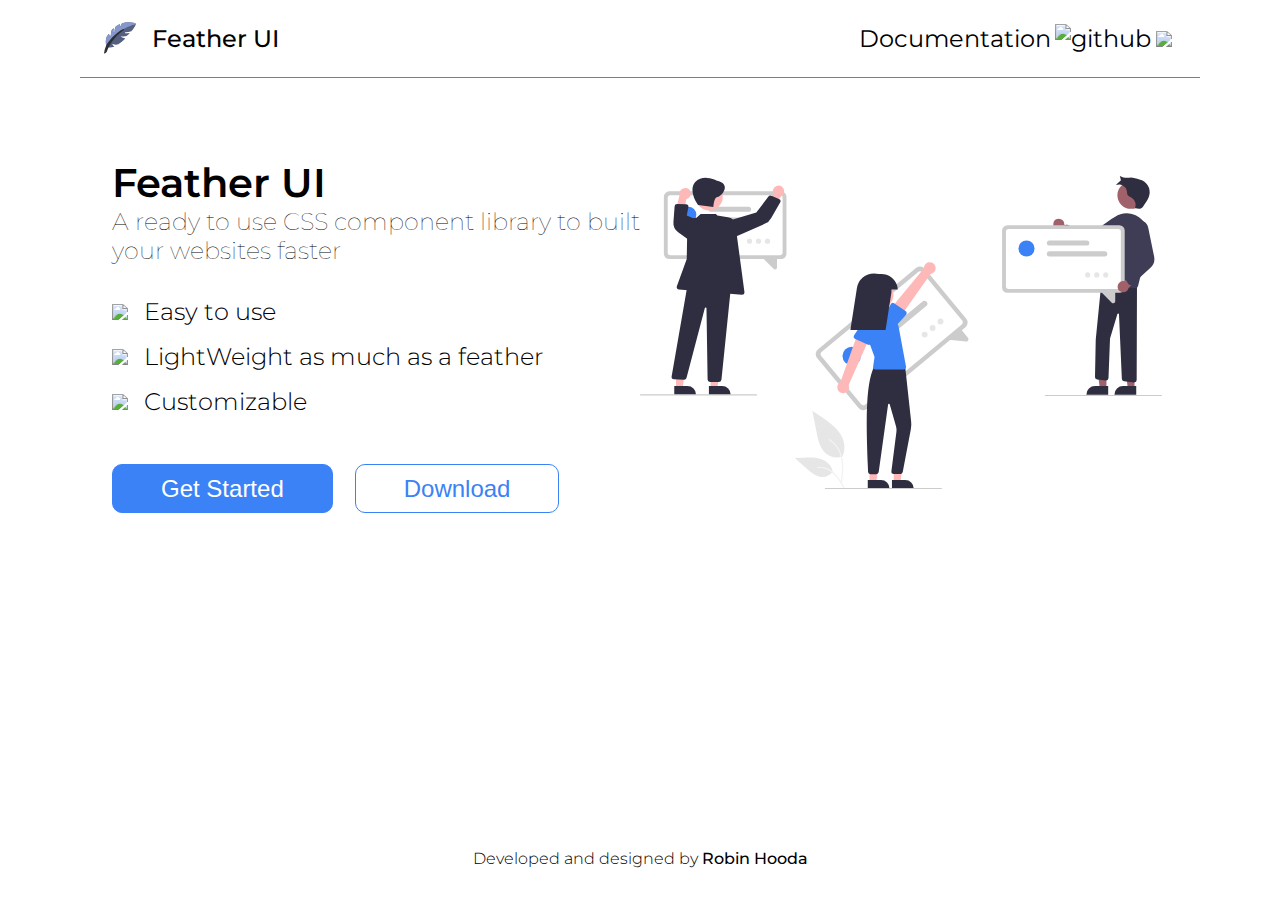
==== index.html @ 935b73d5 "Add. author info at footer and Refractored classes" ====
<!DOCTYPE html>
<html lang="en">
  <head>
    <meta charset="UTF-8" />
    <meta http-equiv="X-UA-Compatible" content="IE=edge" />
    <meta name="viewport" content="width=device-width, initial-scale=1.0" />
    <title>Feather UI</title>
    <link rel="icon" href="./images/feather.svg" type="image/icon type" />
    <link rel="stylesheet" href="main.css" />
  </head>
  <body>
    <!-- <div class="container">
        <div id="left-container">
        </div>
        <div id="right-container">
          Lorem ipsum dolor sit amet consectetur adipisicing elit. Praesentium placeat veniam aut accusamus quos earum debitis nobis temporibus eius, id incidunt a repellendus molestiae harum, corporis recusandae esse, repellat cupiditate!
          
          <span class="heading-title">Feather UI</span>
        <a href="./docs.html"><button>Explore more</button></a> 
        </div>
        <img src="./images/feather.svg" class="logo" style="width: auto; height:7rem;fill:#dfd6d6">
    </div> -->
    <!-- <img src="./images/feather.svg" alt="" style="fill: blue;"> -->
    <!-- <img src="./images/feather-1.svg" alt="" style="fill: blue;"> -->
    <div class="container">
      <nav class="navbar">
        <div class="navbar-brand">
          <img src="./images/feather.svg" class="navbar-brand-logo" />
          <span class="navbar-brand-text">Feather UI</span>
        </div>
        <div class="navbar-links">
          <ul class="navbar-links-list">
            <li>Documentation</li>
            <li>
              <img
                class="social-icons"
                src="./icons/github-logo.svg"
                alt="github"
              />
            </li>
            <li>
              <button id="themeToggle">
                <img class="social-icons" src="./images/darkMode.svg" />
              </button>
            </li>
          </ul>
        </div>
      </nav>
      <header>
        <div class="header-content">
          <div class="header-content-heading">
            <p>Feather UI</p>
          </div>
          <div class="header-content-subheading">
            <p>
              A ready to use CSS component library to built your websites faster
            </p>
          </div>
          <div class="header-content-description">
            <ul>
              <li>
                <img src="./images/check-mark.svg" class="list-icon" />Easy to
                use
              </li>
              <li>
                <img
                  src="./images/check-mark.svg"
                  class="list-icon"
                />LightWeight as much as a feather
              </li>
              <li>
                <img
                  src="./images/check-mark.svg"
                  class="list-icon"
                />Customizable
              </li>
            </ul>
          </div>
          <div class="header-content-action">
            <a href="./components/install.html">
              <button class="primary-button">Get Started</button>
            </a>
            <a href="#">
              <button class="secondary-button">Download</button>
            </a>
          </div>
        </div>
        <div class="header-image">
          <img class="header-hero-image" src="./images/hero-image.svg" />
        </div>
      </header>
    </div>
    <footer>
      <div class="author-links-section">
        <img class="social-icons" src="./icons/github.svg" alt="" />
        <img class="social-icons" src="./icons/linkedin.svg" alt="" />
        <img class="social-icons" src="./icons/twitter.svg" alt="" />
      </div>
      <div class="author-info">
        Developed and designed by
        <span style="font-weight: 500"
          ><a href="https://robinhooda.netlify.app/">Robin Hooda</a></span
        >
      </div>
    </footer>
  </body>
</html>
---- main.css ----
@import url("https://fonts.googleapis.com/css2?family=Montserrat:wght@100;300;400;500;600&display=swap");

:root {
  --primary-color: #3b82f6;
  --secondary-color: #eff6ff;
  --dark-purple: #6366f1;
  --light-gray: #bfdbfe;
  --dark-gray: #6b7280;
  --primary-color-hover: #226ee8;
}

body {
  position: relative;
  height: 100vh;
  width: 100%;
  font-size: 1.5rem;
  font-family: "Montserrat", Arial, Helvetica, sans-serif;
  /* overflow: hidden; */
}

* {
  margin: 0;
  padding: 0;
  box-sizing: border-box;
}

/* 
.container {
  display: grid;
  grid-template-rows: 100%;
  grid-template-columns: 1fr 1fr;
  grid-template-areas: "container1 container2";
  height: 100%;
  background-color: black
}

#left-container {
  grid-area: container1;
  background-image: url(./images/15536.jpg);
  background-size:cover;
  opacity: 70%;
  background-repeat: no-repeat;
  display: flex;
  flex-direction: column;
  justify-content: center;
  align-items: center;
  background-color: rgb(0, 0, 0);
}

#right-container {
  grid-area: container2;
  background-color: rgb(255, 255, 255);
  opacity: 95%;
}

#left-container .heading-title{
    font-size: 2rem;
}

.logo{
    position: absolute;
    top: 50%;
    left: 50%;
    transform: translateX(-50%);
    transform: rotateX(180deg);
    transform: translateY(-50%);
} */

button:focus {
  outline: none;
}

a {
  text-decoration: none;
}

.container {
  padding: 0rem 5rem;
  position: relative;
}
.navbar-brand {
  position: relative;
}
.navbar-brand-text {
  font-weight: 500;
  padding-left: 3rem;
}

.navbar-brand-logo {
  height: 2rem;
  position: absolute;
  top: -2px;
  /* display: flex;
    align-items: baseline; */
  /* transform: translateY(20%); */
}
.navbar {
  border-bottom: 1px solid gray;
  display: flex;
  justify-content: space-between;
  align-items: center;
  padding: 1.5rem;
}

.navbar-links {
  width: 30%;
}
.navbar-links-list {
  display: flex;
  list-style: none;
  justify-content: space-evenly;
}

header {
  display: flex;
  padding: 5rem 1rem;
  align-items: center;
}

.header-content {
  width: 50%;
  /* background-color: red; */
  padding-left: 1rem;
}
.header-image {
  width: 50%;
  /* background-color: rgb(0, 0, 0); */
}
.header-hero-image {
  width: 96%;
}
.header-content-heading {
  font-size: 2.5rem;
  font-weight: 600;
}
.header-content-subheading {
  font-weight: 100;
}
.header-content-description {
  font-weight: 300;
  padding-top: 2rem;
}
.header-content-description .list-icon {
  padding-right: 1rem;
}
/* .header-content-description ul {
  padding-left: 2rem;
} */
.header-content-description ul li {
  list-style: none;
  padding-bottom: 1rem;
}
.header-content-action {
  padding-top: 2rem;
}

.primary-button,
.secondary-button {
  padding: 0.6rem 3rem;
  font-size: inherit;
  border-radius: 10px;
  cursor: pointer;
}

.primary-button {
  background-color: var(--primary-color);
  border: 1px solid var(--primary-color);
  color: white;
}

.secondary-button {
  border: 1px solid var(--primary-color);
  color: var(--primary-color);
  background-color: white;
  margin-left: 1rem;
}

.primary-button:hover {
  background-color: var(--primary-color-hover);
  border: 1px solid var(--primary-color-hover);
}

.secondary-button:hover {
  border: 1px solid black;
  color: black;
}
footer {
  /* display: flex;
    align-items:center; */
  position: absolute;
  left: 50%;
  bottom: 2rem;
  transform: translateX(-50%);
}

footer .author-info {
  font-weight: 300;
  font-size: 1rem;
  padding-top: 1rem;
}

.author-info a {
  text-decoration: none;
  color: inherit;
}

.author-links-section {
  text-align: center;
}
.author-links-section .social-icons {
  padding: 0rem 0.5rem;
}
.social-icons {
  height: 1.5rem;
  cursor: pointer;
}
.list-icon {
  height: 1rem;
}
.navbar-links-list button {
  background-color: white;
  border: none;
}
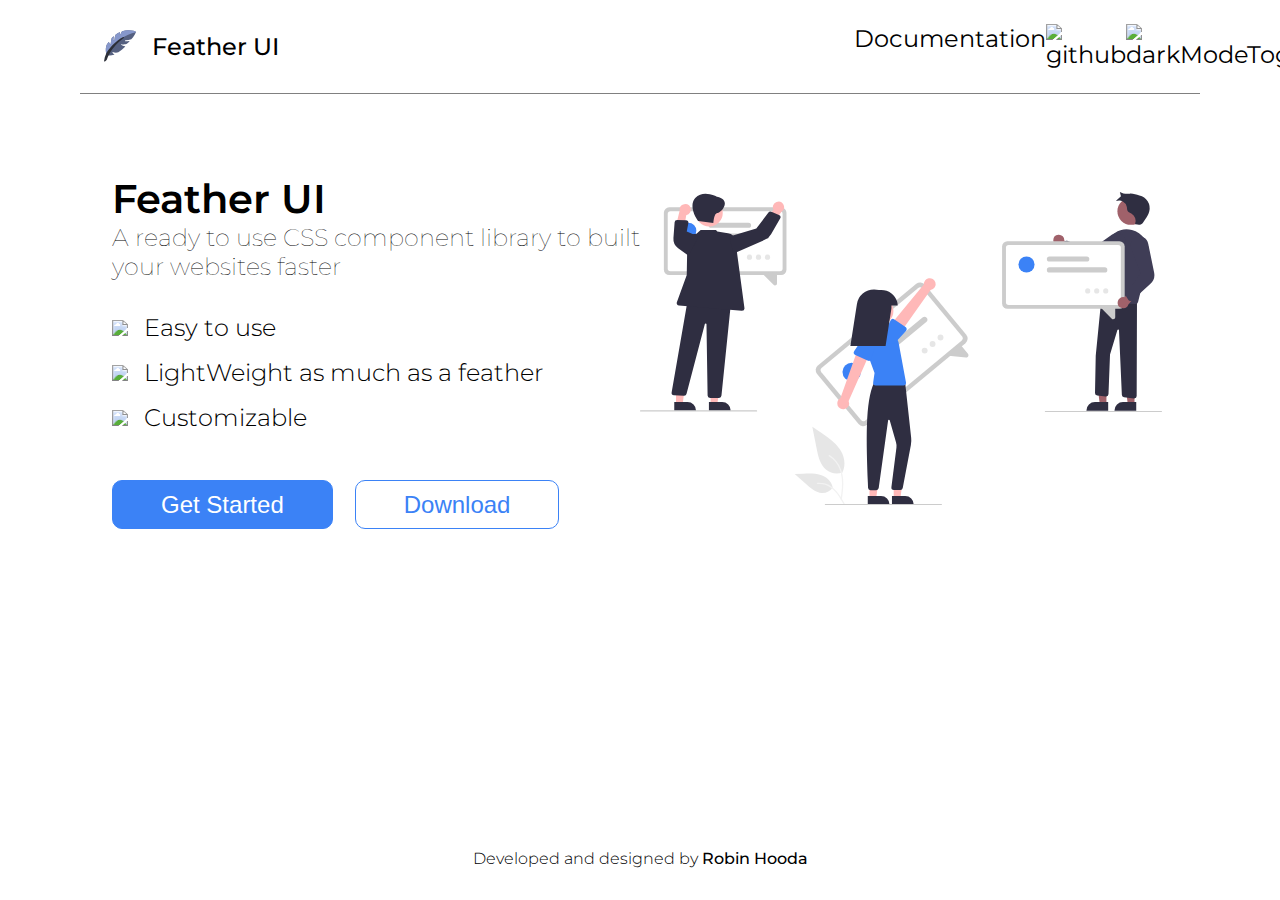
==== commit a981cbd1: "Refactor. id and src of icons" ====
--- a/index.html
+++ b/index.html
@@ -9,19 +9,6 @@
     <link rel="stylesheet" href="main.css" />
   </head>
   <body>
-    <!-- <div class="container">
-        <div id="left-container">
-        </div>
-        <div id="right-container">
-          Lorem ipsum dolor sit amet consectetur adipisicing elit. Praesentium placeat veniam aut accusamus quos earum debitis nobis temporibus eius, id incidunt a repellendus molestiae harum, corporis recusandae esse, repellat cupiditate!
-          
-          <span class="heading-title">Feather UI</span>
-        <a href="./docs.html"><button>Explore more</button></a> 
-        </div>
-        <img src="./images/feather.svg" class="logo" style="width: auto; height:7rem;fill:#dfd6d6">
-    </div> -->
-    <!-- <img src="./images/feather.svg" alt="" style="fill: blue;"> -->
-    <!-- <img src="./images/feather-1.svg" alt="" style="fill: blue;"> -->
     <div class="container">
       <nav class="navbar">
         <div class="navbar-brand">
@@ -33,15 +20,19 @@
             <li>Documentation</li>
             <li>
               <img
+                id="githubIcon"
                 class="social-icons"
-                src="./icons/github-logo.svg"
+                src="icons/github-logo--dark.svg"
                 alt="github"
               />
             </li>
             <li>
-              <button id="themeToggle">
-                <img class="social-icons" src="./images/darkMode.svg" />
-              </button>
+              <img
+                id="themeToggle"
+                class="social-icons"
+                src="images/darkMode.svg"
+                alt="darkModeToggle"
+              />
             </li>
           </ul>
         </div>
@@ -103,5 +94,6 @@
         >
       </div>
     </footer>
+    <script src="./index.js"></script>
   </body>
 </html>
--- a/main.css
+++ b/main.css
@@ -24,48 +24,6 @@
   box-sizing: border-box;
 }
 
-/* 
-.container {
-  display: grid;
-  grid-template-rows: 100%;
-  grid-template-columns: 1fr 1fr;
-  grid-template-areas: "container1 container2";
-  height: 100%;
-  background-color: black
-}
-
-#left-container {
-  grid-area: container1;
-  background-image: url(./images/15536.jpg);
-  background-size:cover;
-  opacity: 70%;
-  background-repeat: no-repeat;
-  display: flex;
-  flex-direction: column;
-  justify-content: center;
-  align-items: center;
-  background-color: rgb(0, 0, 0);
-}
-
-#right-container {
-  grid-area: container2;
-  background-color: rgb(255, 255, 255);
-  opacity: 95%;
-}
-
-#left-container .heading-title{
-    font-size: 2rem;
-}
-
-.logo{
-    position: absolute;
-    top: 50%;
-    left: 50%;
-    transform: translateX(-50%);
-    transform: rotateX(180deg);
-    transform: translateY(-50%);
-} */
-
 button:focus {
   outline: none;
 }
@@ -75,9 +33,13 @@
 }
 
 .container {
+  /* text-align: center; */
+  /* width: 90%; */
   padding: 0rem 5rem;
   position: relative;
 }
+
+ /* ****************NAVBAR SECTION****************** */
 .navbar-brand {
   position: relative;
 }
@@ -90,9 +52,6 @@
   height: 2rem;
   position: absolute;
   top: -2px;
-  /* display: flex;
-    align-items: baseline; */
-  /* transform: translateY(20%); */
 }
 .navbar {
   border-bottom: 1px solid gray;
@@ -100,6 +59,11 @@
   justify-content: space-between;
   align-items: center;
   padding: 1.5rem;
+}
+
+.navbar-links-list button {
+  background-color: white;
+  border: none;
 }
 
 .navbar-links {
@@ -111,6 +75,7 @@
   justify-content: space-evenly;
 }
 
+/* *******************HEADER SECTION****************** */
 header {
   display: flex;
   padding: 5rem 1rem;
@@ -119,12 +84,10 @@
 
 .header-content {
   width: 50%;
-  /* background-color: red; */
   padding-left: 1rem;
 }
 .header-image {
   width: 50%;
-  /* background-color: rgb(0, 0, 0); */
 }
 .header-hero-image {
   width: 96%;
@@ -143,9 +106,7 @@
 .header-content-description .list-icon {
   padding-right: 1rem;
 }
-/* .header-content-description ul {
-  padding-left: 2rem;
-} */
+
 .header-content-description ul li {
   list-style: none;
   padding-bottom: 1rem;
@@ -185,8 +146,6 @@
   color: black;
 }
 footer {
-  /* display: flex;
-    align-items:center; */
   position: absolute;
   left: 50%;
   bottom: 2rem;
@@ -217,7 +176,4 @@
 .list-icon {
   height: 1rem;
 }
-.navbar-links-list button {
-  background-color: white;
-  border: none;
-}
+
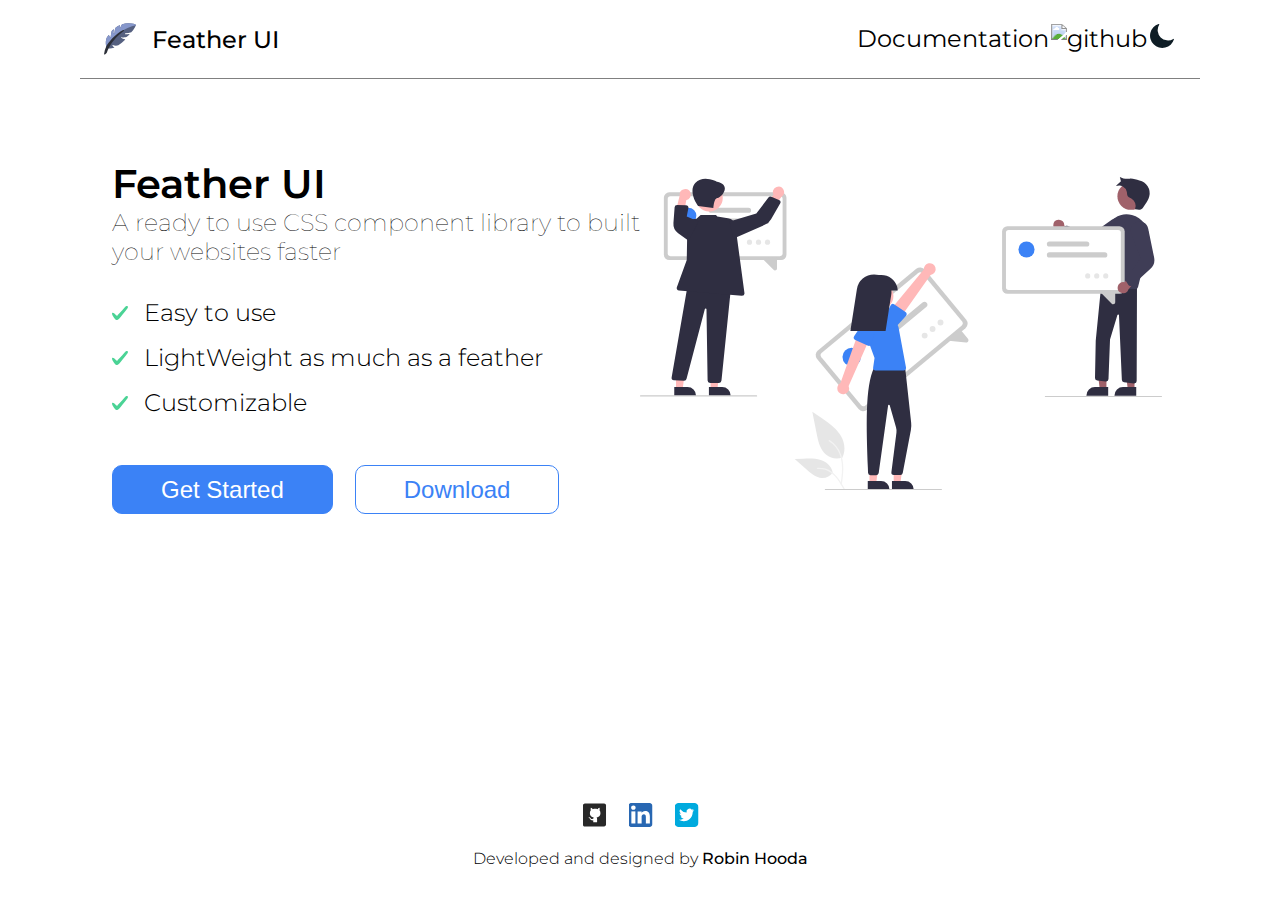
==== commit 04d7e40e: "Add. dark Mode" ====
--- a/index.html
+++ b/index.html
@@ -20,18 +20,16 @@
             <li>Documentation</li>
             <li>
               <img
-                id="githubIcon"
                 class="social-icons"
-                src="icons/github-logo--dark.svg"
+                src="./icons/github-logo.svg"
                 alt="github"
               />
             </li>
             <li>
               <img
-                id="themeToggle"
+                id="iconToggle"
                 class="social-icons"
                 src="images/darkMode.svg"
-                alt="darkModeToggle"
               />
             </li>
           </ul>
--- a/main.css
+++ b/main.css
@@ -16,6 +16,16 @@
   font-size: 1.5rem;
   font-family: "Montserrat", Arial, Helvetica, sans-serif;
   /* overflow: hidden; */
+}
+
+.darkMode {
+  background-color: #444444;
+  color: white;
+}
+
+.lightMode {
+  background-color: white;
+  color: black;
 }
 
 * {
@@ -132,7 +142,7 @@
 .secondary-button {
   border: 1px solid var(--primary-color);
   color: var(--primary-color);
-  background-color: white;
+  background-color: inherit;
   margin-left: 1rem;
 }
 
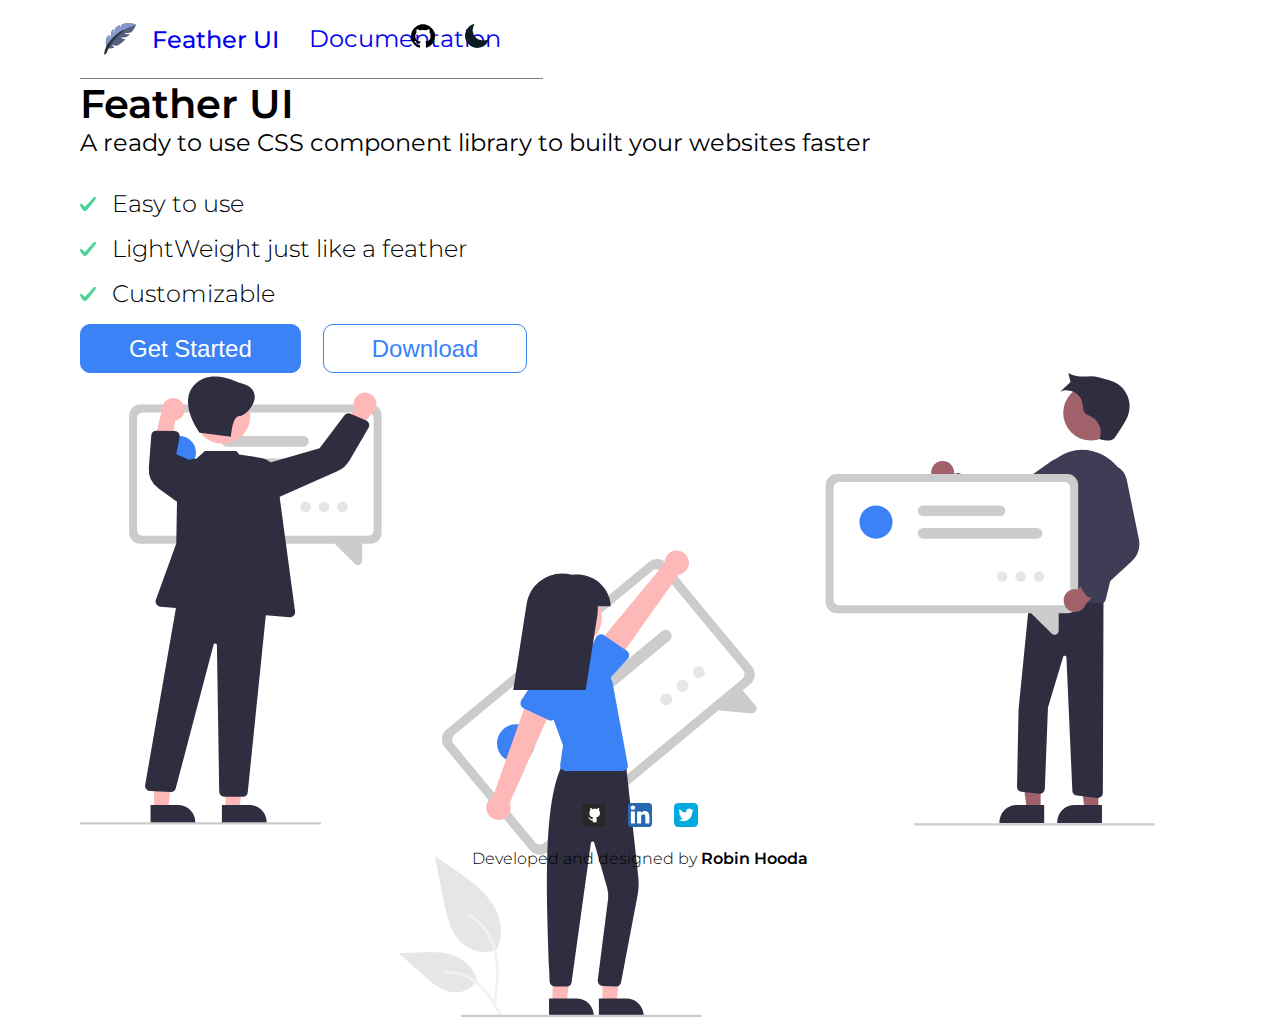
==== commit 967e565b: "Fixed. mobile-responsiveness" ====
--- a/index.html
+++ b/index.html
@@ -6,92 +6,107 @@
     <meta name="viewport" content="width=device-width, initial-scale=1.0" />
     <title>Feather UI</title>
     <link rel="icon" href="./images/feather.svg" type="image/icon type" />
-    <link rel="stylesheet" href="main.css" />
+    <link
+      rel="stylesheet"
+      href="https://cdnjs.cloudflare.com/ajax/libs/font-awesome/5.15.3/css/all.min.css"
+      integrity="sha512-iBBXm8fW90+nuLcSKlbmrPcLa0OT92xO1BIsZ+ywDWZCvqsWgccV3gFoRBv0z+8dLJgyAHIhR35VZc2oM/gI1w=="
+      crossorigin="anonymous"
+    />
+    <link rel="stylesheet" href="./main.css" />
+    <link rel="stylesheet" href="./components.css" />
   </head>
   <body>
-    <div class="container">
+    <header class="container">
       <nav class="navbar">
-        <div class="navbar-brand">
-          <img src="./images/feather.svg" class="navbar-brand-logo" />
-          <span class="navbar-brand-text">Feather UI</span>
-        </div>
-        <div class="navbar-links">
+        <a class="links" href="../index.html">
+          <div class="navbar-brand">
+            <img src="../images/feather.svg" class="navbar-brand-logo" />
+            <span class="navbar-brand-text">Feather UI</span>
+          </div>
+        </a>
+        <div class="navbar-content">
           <ul class="navbar-links-list">
-            <li>Documentation</li>
+            <li class="navbar-links">
+              <a class="links" href="./components/getting-started.html"
+                >Documentation</a
+              >
+            </li>
             <li>
-              <img
-                class="social-icons"
-                src="./icons/github-logo.svg"
-                alt="github"
-              />
+              <a href="https://github.com/robinhooda/Feather-UI" class="links">
+                <img
+                  id="githubIcon"
+                  class="social-icons"
+                  src="../icons/github-logo--dark.svg"
+                  alt="github"
+              /></a>
             </li>
             <li>
               <img
-                id="iconToggle"
+                id="themeToggle"
                 class="social-icons"
-                src="images/darkMode.svg"
+                src="../images/darkMode.svg"
               />
             </li>
           </ul>
         </div>
       </nav>
-      <header>
-        <div class="header-content">
-          <div class="header-content-heading">
-            <p>Feather UI</p>
-          </div>
-          <div class="header-content-subheading">
-            <p>
-              A ready to use CSS component library to built your websites faster
-            </p>
-          </div>
-          <div class="header-content-description">
-            <ul>
-              <li>
-                <img src="./images/check-mark.svg" class="list-icon" />Easy to
-                use
-              </li>
-              <li>
-                <img
-                  src="./images/check-mark.svg"
-                  class="list-icon"
-                />LightWeight as much as a feather
-              </li>
-              <li>
-                <img
-                  src="./images/check-mark.svg"
-                  class="list-icon"
-                />Customizable
-              </li>
-            </ul>
-          </div>
-          <div class="header-content-action">
-            <a href="./components/install.html">
-              <button class="primary-button">Get Started</button>
-            </a>
-            <a href="#">
-              <button class="secondary-button">Download</button>
-            </a>
-          </div>
+    </header>
+    <main class="container">
+      <div class="left">
+        <div class="header-content-heading bold">Feather UI</div>
+        <div class="extra-thin">
+          A ready to use CSS component library to built your websites faster
         </div>
-        <div class="header-image">
-          <img class="header-hero-image" src="./images/hero-image.svg" />
+        <div class="header-content-description">
+          <ul>
+            <li class="list-type--none">
+              <img
+                src="./images/check-mark.svg"
+                class="list-icon pad-r-1"
+              />Easy to use
+            </li>
+            <li class="list-type--none">
+              <img
+                src="./images/check-mark.svg"
+                class="list-icon pad-r-1"
+              />LightWeight just like a feather
+            </li>
+            <li class="list-type--none">
+              <img
+                src="./images/check-mark.svg"
+                class="list-icon pad-r-1"
+              />Customizable
+            </li>
+          </ul>
         </div>
-      </header>
-    </div>
+        <div>
+          <a href="./components/getting-started.html">
+            <button class="primary-button">Get Started</button>
+          </a>
+          <a href="#">
+            <button class="secondary-button">Download</button>
+          </a>
+        </div>
+      </div>
+      <div class="right">
+        <img class="header-hero-image" src="./images/hero-image.svg" />
+      </div>
+    </main>
     <footer>
       <div class="author-links-section">
-        <img class="social-icons" src="./icons/github.svg" alt="" />
-        <img class="social-icons" src="./icons/linkedin.svg" alt="" />
-        <img class="social-icons" src="./icons/twitter.svg" alt="" />
+        <img class="social-icons" src="./icons/github.svg" alt="github" />
+        <img class="social-icons" src="./icons/linkedin.svg" alt="linkedin" />
+        <img class="social-icons" src="./icons/twitter.svg" alt="twitter" />
       </div>
       <div class="author-info">
         Developed and designed by
-        <span style="font-weight: 500"
-          ><a href="https://robinhooda.netlify.app/">Robin Hooda</a></span
+        <span class="bold"
+          ><a class="links" href="https://robinhooda.netlify.app/"
+            >Robin Hooda</a
+          ></span
         >
       </div>
     </footer>
-    <script src="./index.js"></script>
+    <script src="index.js"></script>
   </body>
 </html>
--- a/components.css
+++ b/components.css
@@ -0,0 +1,170 @@
+:root {
+  --darkgreen: #4caf50;
+  --lightgreen: #edf7ed;
+  --darkyellow: #ff9800;
+  --lightyellow: #fff4e5;
+  --darkred: #f44336;
+  --lightred: rgb(253, 236, 234);
+  --blue: #2196f3;
+  --lightblue: #e8f4fd;
+
+  --white: #fff;
+  --black: #000;
+
+  --dark-gray: #6b7280;
+}
+
+/* *********Paddings************** */
+
+.pad-xs {
+  padding: 0.5rem;
+}
+
+.pad-sm {
+  padding: 1rem;
+}
+
+.pad-md {
+  padding: 1.5rem;
+}
+
+.pad-lg {
+  padding: 2rem;
+}
+
+.pad-xl {
+  padding: 2.5rem;
+}
+
+.pad-xxl {
+  padding: 3rem;
+}
+
+/* ********margins*********** */
+.mar-xs {
+  margin: 0.5rem;
+}
+
+.mar-sm {
+  margin: 1rem;
+}
+
+.mar-md {
+  margin: 1.5rem;
+}
+
+.mar-lg {
+  margin: 2rem;
+}
+
+.mar-xl {
+  margin: 2.5rem;
+}
+
+.mar-xxl {
+  margin: 3rem;
+}
+
+/******* font utilities **********/
+
+.bold {
+  font-weight: 600;
+}
+
+.thin {
+  font-weight: 300;
+}
+
+.gray {
+  color: var(--dark-gray);
+}
+
+/******** avatar styles *******/
+
+.avatar-sm {
+  border-radius: 70px;
+  width: 70px;
+  height: 70px;
+}
+
+.avatar-md {
+  border-radius: 70px;
+  width: 100px;
+  height: 100px;
+}
+
+.avatar-lg {
+  border-radius: 70px;
+  width: 120px;
+  height: 120px;
+}
+
+/******** alert styles *********/
+
+.alert {
+  width: 90%;
+  display: flex;
+  align-items: center;
+  justify-content: flex-start;
+  padding: 1rem;
+}
+
+.alert-icon {
+  margin-right: 1.5rem;
+  width: 2rem;
+  display: flex;
+  align-items: center;
+  justify-content: center;
+}
+
+.success-alert {
+  color: var(--darkgreen);
+  border-left: 5px solid var(--darkgreen);
+  background: var(--lightgreen);
+}
+.warning-alert {
+  color: var(--darkyellow);
+  border-left: 5px solid var(--darkyellow);
+  background: var(--lightyellow);
+}
+.danger-alert {
+  color: var(--darkred);
+  border-left: 5px solid var(--darkred);
+  background: var(--lightred);
+}
+
+.info-alert {
+  color: var(--blue);
+  border-left: 5px solid var(--blue);
+  background: var(--lightblue);
+}
+
+/* ******* Badges ******* */
+
+.badge {
+  font-size: 1rem;
+  color: #fff;
+  font-weight: bold;
+  padding: 5px;
+}
+
+.bg-danger {
+  background-color: var(--darkred);
+}
+
+.bg-warning {
+  background-color: var(--darkyellow);
+}
+
+.bg-info {
+  background-color: var(--blue);
+}
+
+.bg-dark {
+  background-color: var(--black);
+}
+
+.bg-light {
+  background-color: var(--white);
+  color: var(--black);
+}
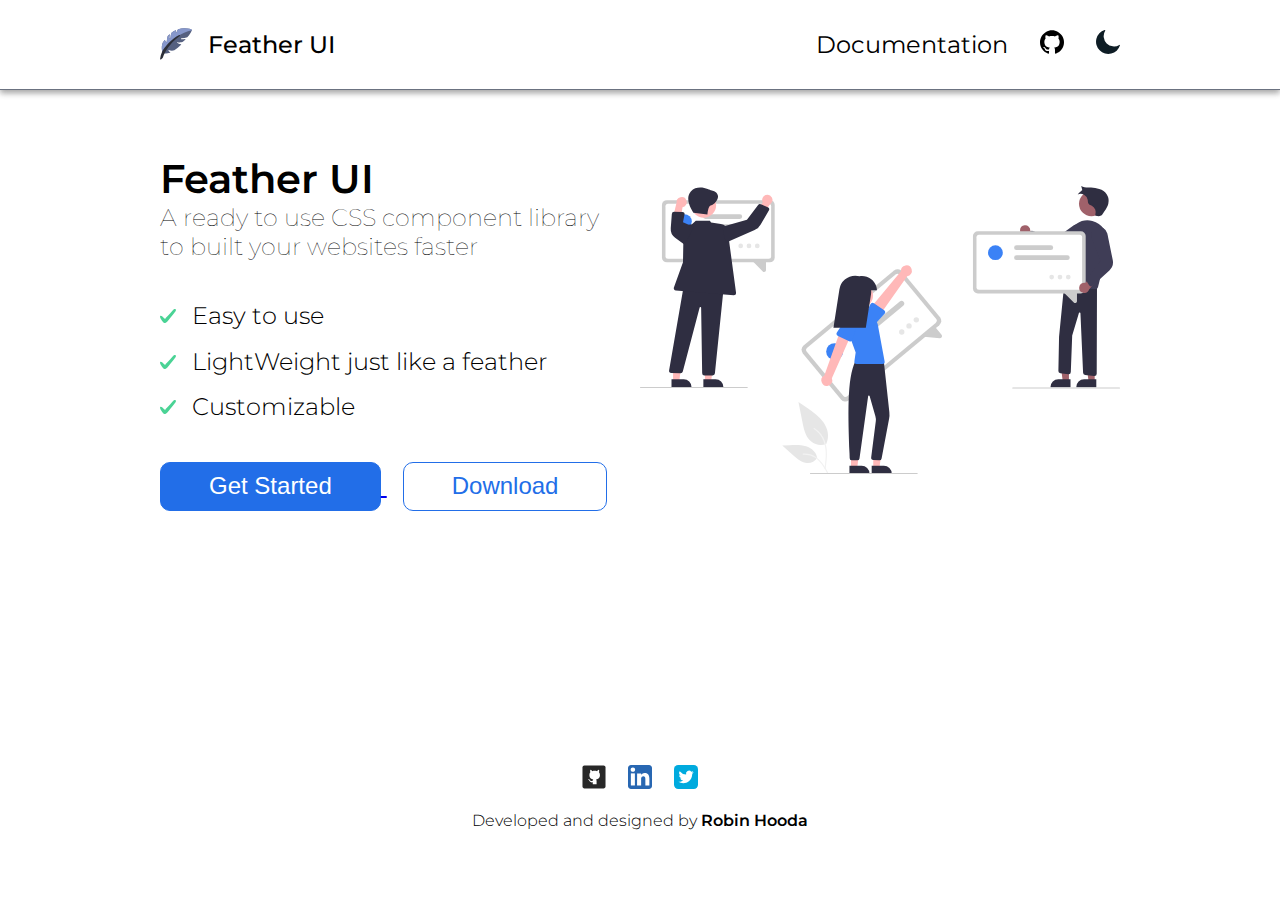
==== commit 3259975c: "Add. navigate.css for animation" ====
--- a/index.html
+++ b/index.html
@@ -11,6 +11,10 @@
       href="https://cdnjs.cloudflare.com/ajax/libs/font-awesome/5.15.3/css/all.min.css"
       integrity="sha512-iBBXm8fW90+nuLcSKlbmrPcLa0OT92xO1BIsZ+ywDWZCvqsWgccV3gFoRBv0z+8dLJgyAHIhR35VZc2oM/gI1w=="
       crossorigin="anonymous"
+    />
+    <link
+      rel="stylesheet"
+      href="https://cdnjs.cloudflare.com/ajax/libs/animate.css/4.1.1/animate.min.css"
     />
     <link rel="stylesheet" href="./main.css" />
     <link rel="stylesheet" href="./components.css" />
@@ -51,47 +55,50 @@
         </div>
       </nav>
     </header>
-    <main class="container">
-      <div class="left">
-        <div class="header-content-heading bold">Feather UI</div>
-        <div class="extra-thin">
-          A ready to use CSS component library to built your websites faster
+    <div class="container">
+      <main>
+        <div class="left">
+          <div class="header-content-heading bold">Feather UI</div>
+          <div class="extra-thin">
+            A ready to use CSS component library to built your websites faster
+          </div>
+          <div class="header-content-description">
+            <ul>
+              <li class="list-type--none">
+                <img
+                  src="./images/check-mark.svg"
+                  class="list-icon pad-r-1"
+                />Easy to use
+              </li>
+              <li class="list-type--none">
+                <img
+                  src="./images/check-mark.svg"
+                  class="list-icon pad-r-1"
+                />LightWeight just like a feather
+              </li>
+              <li class="list-type--none">
+                <img
+                  src="./images/check-mark.svg"
+                  class="list-icon pad-r-1"
+                />Customizable
+              </li>
+            </ul>
+          </div>
+          <div>
+            <a href="./components/getting-started.html">
+              <button class="primary-button">Get Started</button>
+            </a>
+            <a href="#">
+              <button class="secondary-button">Download</button>
+            </a>
+          </div>
         </div>
-        <div class="header-content-description">
-          <ul>
-            <li class="list-type--none">
-              <img
-                src="./images/check-mark.svg"
-                class="list-icon pad-r-1"
-              />Easy to use
-            </li>
-            <li class="list-type--none">
-              <img
-                src="./images/check-mark.svg"
-                class="list-icon pad-r-1"
-              />LightWeight just like a feather
-            </li>
-            <li class="list-type--none">
-              <img
-                src="./images/check-mark.svg"
-                class="list-icon pad-r-1"
-              />Customizable
-            </li>
-          </ul>
+        <div class="right">
+          <img class="header-hero-image" src="./images/hero-image.svg" />
         </div>
-        <div>
-          <a href="./components/getting-started.html">
-            <button class="primary-button">Get Started</button>
-          </a>
-          <a href="#">
-            <button class="secondary-button">Download</button>
-          </a>
-        </div>
-      </div>
-      <div class="right">
-        <img class="header-hero-image" src="./images/hero-image.svg" />
-      </div>
-    </main>
+      </main>
+    </div>
+
     <footer>
       <div class="author-links-section">
         <img class="social-icons" src="./icons/github.svg" alt="github" />
--- a/main.css
+++ b/main.css
@@ -1,31 +1,16 @@
-@import url("https://fonts.googleapis.com/css2?family=Montserrat:wght@100;300;400;500;600&display=swap");
-
+@import url('https://fonts.googleapis.com/css2?family=Montserrat:wght@100;300;400;500;600;700;800&display=swap');
 :root {
-  --primary-color: #3b82f6;
+  --primary-color: #226ee8;
   --secondary-color: #eff6ff;
   --dark-purple: #6366f1;
   --light-gray: #bfdbfe;
   --dark-gray: #6b7280;
-  --primary-color-hover: #226ee8;
-}
-
-body {
-  position: relative;
-  height: 100vh;
-  width: 100%;
-  font-size: 1.5rem;
-  font-family: "Montserrat", Arial, Helvetica, sans-serif;
-  /* overflow: hidden; */
-}
-
-.darkMode {
-  background-color: #444444;
-  color: white;
-}
-
-.lightMode {
-  background-color: white;
-  color: black;
+  --primary-color-hover: #3b82f6;
+  --secondary-button-hover: #cdd7e8;
+
+  --aside-width: 20rem;
+  --font-size: 1.5rem;
+  --aside-font-size: 1.3rem;
 }
 
 * {
@@ -34,22 +19,84 @@
   box-sizing: border-box;
 }
 
-button:focus {
-  outline: none;
-}
-
-a {
+/* padding to block as 1rem */
+.pad-1 {
+  padding: 1rem;
+}
+
+.container {
+  padding: 0 10rem;
+  /* margin: 0 4rem; */
+}
+
+.bold {
+  font-weight: 600;
+}
+
+.links {
   text-decoration: none;
-}
-
-.container {
-  /* text-align: center; */
-  /* width: 90%; */
-  padding: 0rem 5rem;
-  position: relative;
-}
-
- /* ****************NAVBAR SECTION****************** */
+  color: inherit;
+  cursor: pointer;
+}
+
+.theme-text {
+  color: var(--primary-color);
+}
+
+.font-size-130 {
+  font-size: 130%;
+}
+
+.darkMode {
+  background-color: #444444;
+  color: white;
+}
+
+/* for wraping the overflow content */
+.content-wrap {
+  overflow-x: hidden;
+  overflow-wrap: break-word;
+}
+
+body {
+  height: 100vh;
+  font-size: var(--font-size);
+  font-family: 'Montserrat', Arial, Helvetica, sans-serif;
+  display: grid;
+  grid-template-rows: 10% 75% auto;
+  grid-template-columns: 100%;
+  grid-template-areas:
+    'navbar'
+    'main'
+    'footer';
+  /* overflow-y: */
+  /* overflow: hidden; */
+}
+
+header {
+  /* background-color: lawngreen; */
+  grid-area: navbar;
+  display: flex;
+  align-items: center;
+  border-bottom: 1px solid var(--dark-gray);
+  box-shadow: 0 3px 6px #00000029, 0 3px 6px #0000003b;
+  flex-wrap: wrap;
+}
+
+/*********** NAVBAR STYLES *************/
+
+.navbar {
+  background-color: inherit;
+  flex-basis: 100%;
+  align-self: center;
+  position: sticky;
+  top: 0rem;
+  z-index: 1;
+  /* padding: 0rem 2rem; */
+  display: flex;
+  justify-content: space-between;
+}
+
 .navbar-brand {
   position: relative;
 }
@@ -63,30 +110,101 @@
   position: absolute;
   top: -2px;
 }
-.navbar {
-  border-bottom: 1px solid gray;
-  display: flex;
-  justify-content: space-between;
-  align-items: center;
-  padding: 1.5rem;
-}
-
-.navbar-links-list button {
-  background-color: white;
-  border: none;
-}
-
-.navbar-links {
-  width: 30%;
-}
+
+.social-icons {
+  height: 1.5rem;
+  cursor: pointer;
+}
+
 .navbar-links-list {
   display: flex;
   list-style: none;
   justify-content: space-evenly;
 }
 
-/* *******************HEADER SECTION****************** */
-header {
+.navbar-links-list li {
+  /* font-weight: 300; */
+  padding-left: 2rem;
+}
+
+/* ************ASIDE STYLES **************/
+
+aside {
+  grid-area: aside;
+  background-color: inherit;
+  padding: 1rem 2rem;
+  border-right: 2px solid var(--dark-gray);
+  display: flex;
+  flex-direction: column;
+  justify-content: space-between;
+  /* height: 100%; */
+  /* position: fixed;
+    top: 10%;
+    width: 20rem; */
+}
+
+aside ul {
+  padding-top: 1rem;
+  list-style: none;
+  line-height: 1.6;
+}
+
+aside ul li {
+  font-size: var(--aside-font-size);
+}
+
+.aside-menu li {
+  /* border: 1px solid black; */
+  padding-left: 1rem;
+  width: 12rem;
+  margin-bottom: 3px;
+  /* border-radius: 1rem;
+  background-color: var(--primary-color-hover);
+  color: white; */
+}
+
+.aside-menu li:hover {
+  border: 1px solid gray;
+  padding-left: 1rem;
+  width: 12rem;
+  margin-bottom: 3px;
+  border-radius: 10px;
+  background-color: gray;
+  color: white;
+}
+
+.aside-footer {
+  /* position: fixed; */
+  /* bottom: 1rem; */
+  font-size: 0.8rem;
+}
+
+#hamburger-icon,
+#cancel-icon {
+  display: none;
+}
+.main-content-subheading {
+  font-weight: 600;
+  font-size: 1.3rem;
+  padding: 1rem 0rem;
+}
+.main-content-heading {
+  padding-bottom: 1rem;
+}
+
+p {
+  padding: 1rem 0rem;
+}
+
+.left {
+  width: 50%;
+  height: 80vh;
+  padding-right: 1rem;
+}
+
+/* -------------------------- */
+
+.header {
   display: flex;
   padding: 5rem 1rem;
   align-items: center;
@@ -100,11 +218,12 @@
   width: 50%;
 }
 .header-hero-image {
-  width: 96%;
+  padding-top: 2rem;
+  width: 100%;
 }
 .header-content-heading {
   font-size: 2.5rem;
-  font-weight: 600;
+  /* font-weight: 600; */
 }
 .header-content-subheading {
   font-weight: 100;
@@ -118,8 +237,7 @@
 }
 
 .header-content-description ul li {
-  list-style: none;
-  padding-bottom: 1rem;
+  line-height: 190%;
 }
 .header-content-action {
   padding-top: 2rem;
@@ -131,6 +249,7 @@
   font-size: inherit;
   border-radius: 10px;
   cursor: pointer;
+  margin: 2rem 0rem;
 }
 
 .primary-button {
@@ -152,30 +271,26 @@
 }
 
 .secondary-button:hover {
-  border: 1px solid black;
-  color: black;
-}
-footer {
+  background-color: var(--secondary-button-hover);
+  border: 1px solid var(--secondary-button-hover);
+  /* color: var(--primary-color) */
+}
+/* footer {
   position: absolute;
   left: 50%;
   bottom: 2rem;
   transform: translateX(-50%);
-}
-
-footer .author-info {
+} */
+
+.author-info {
   font-weight: 300;
   font-size: 1rem;
-  padding-top: 1rem;
-}
-
-.author-info a {
-  text-decoration: none;
-  color: inherit;
-}
-
-.author-links-section {
+  padding: 1rem;
+}
+
+/* .author-links-section {
   text-align: center;
-}
+} */
 .author-links-section .social-icons {
   padding: 0rem 0.5rem;
 }
@@ -187,3 +302,95 @@
   height: 1rem;
 }
 
+main {
+  grid-area: main;
+  display: flex;
+  flex-direction: row;
+  margin-top: 4rem;
+}
+
+.right {
+  width: 50%;
+  height: 80vh;
+}
+
+footer {
+  grid-area: footer;
+  text-align: center;
+}
+
+.pad-tb-1 {
+  padding: 1rem 0rem;
+}
+
+/* MEDIA QUERIES */
+@media screen and (max-width: 600px) {
+  body {
+    height: 100vh;
+    font-size: var(--font-size);
+    font-family: 'Montserrat', Arial, Helvetica, sans-serif;
+    display: grid;
+    grid-template-rows: 10% 80% 10%;
+    grid-template-columns: 100%;
+    grid-template-areas:
+      'navbar'
+      'main'
+      'footer';
+  }
+  .navbar-brand-text {
+    display: none;
+  }
+
+  .social-icons {
+    height: 1rem;
+  }
+
+  #hamburger-icon {
+    display: block;
+  }
+  #cancel-icon {
+    z-index: 3;
+  }
+  .navbar-links {
+    display: none;
+  }
+  .right {
+    display: none;
+    width: 0%;
+  }
+  .left {
+    width: 100%;
+    padding-right: 0rem;
+  }
+  .container {
+    padding: 0rem 2rem;
+  }
+  .primary-button,
+  .secondary-button {
+    width: 100%;
+    margin: 0.25rem 0rem;
+  }
+
+  .primary-button {
+    margin-top: 2rem;
+  }
+
+  main {
+    margin-top: 2rem;
+  }
+
+  .header-content-description {
+    font-weight: 300;
+    font-size: 90%;
+    padding-top: 2rem;
+  }
+  .header-content-description ul li {
+    line-height: 150%;
+  }
+}
+@media screen and (min-width: 600px) {
+  #hamburger-icon,
+  #cancel-icon {
+    display: none;
+  }
+}
--- a/components.css
+++ b/components.css
@@ -40,6 +40,20 @@
   padding: 3rem;
 }
 
+/* padding-single-side */
+.pad-r-sm {
+  padding-right: 1rem;
+}
+.pad-l-sm {
+  padding-left: 1rem;
+}
+.pad-t-sm {
+  padding-top: 1rem;
+}
+.pad-b-sm {
+  padding-bottom: 1rem;
+}
+
 /* ********margins*********** */
 .mar-xs {
   margin: 0.5rem;
@@ -65,6 +79,39 @@
   margin: 3rem;
 }
 
+/* margin-single-side */
+
+/* margin-top */
+.mar-t-sm {
+  margin-top: 1rem;
+}
+.mar-t-md {
+  margin-top: 1.5rem;
+}
+.mar-t-lg {
+  margin-top: 2rem;
+}
+.mar-t-xl {
+  margin-top: 2.5rem;
+}
+.mar-t-xxl {
+  margin-top: 3rem;
+}
+/* right margin */
+.mar-r-sm {
+  margin-right: 1rem;
+}
+
+.mar-b-sm {
+  margin-bottom: 1rem;
+}
+
+.mar-l-sm {
+  margin-top: 1rem;
+}
+
+
+
 /******* font utilities **********/
 
 .bold {
@@ -75,8 +122,16 @@
   font-weight: 300;
 }
 
+.extra-thin {
+  font-weight: 100;
+}
+
 .gray {
   color: var(--dark-gray);
+}
+
+.green {
+  color: var(--darkgreen);
 }
 
 /******** avatar styles *******/
@@ -168,3 +223,12 @@
   background-color: var(--white);
   color: var(--black);
 }
+
+/* list styles */
+.list-type--none {
+  list-style: none;
+}
+
+.line-height-130 {
+  line-height: 130%;
+}
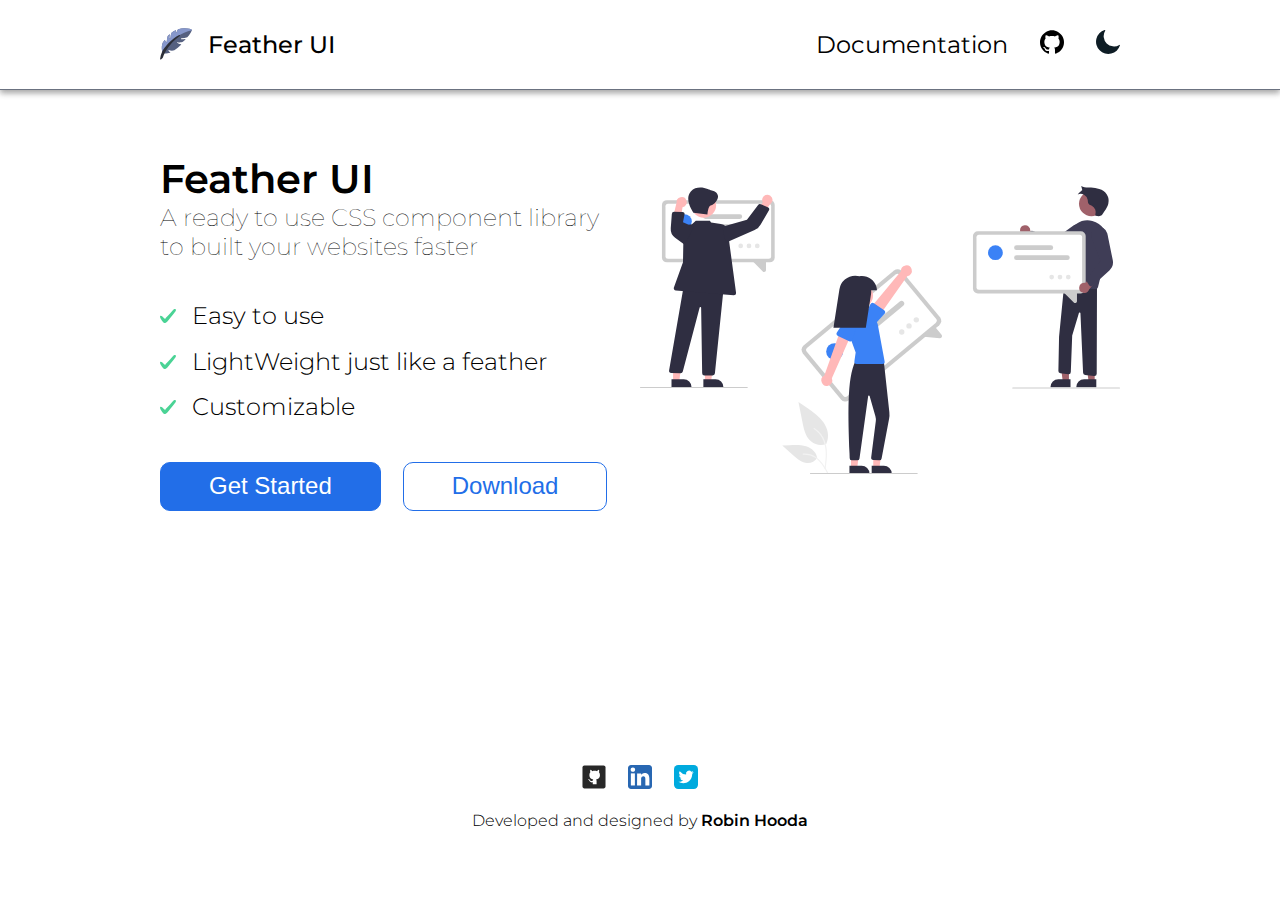
==== commit 18df1a47: "Added animation and links to social media" ====
--- a/index.html
+++ b/index.html
@@ -57,7 +57,7 @@
     </header>
     <div class="container">
       <main>
-        <div class="left">
+        <div class="left animate__animated animate__fadeInLeft animate__slow">
           <div class="header-content-heading bold">Feather UI</div>
           <div class="extra-thin">
             A ready to use CSS component library to built your websites faster
@@ -85,25 +85,34 @@
             </ul>
           </div>
           <div>
-            <a href="./components/getting-started.html">
+            <a class="links" href="./components/getting-started.html">
               <button class="primary-button">Get Started</button>
             </a>
-            <a href="#">
+            <a class="links" href="#">
               <button class="secondary-button">Download</button>
             </a>
           </div>
         </div>
-        <div class="right">
+        <div class="right animate__animated animate__fadeInRight animate__slow">
           <img class="header-hero-image" src="./images/hero-image.svg" />
         </div>
       </main>
     </div>
 
-    <footer>
+    <footer class="animate__animated animate__fadeInUp">
       <div class="author-links-section">
-        <img class="social-icons" src="./icons/github.svg" alt="github" />
-        <img class="social-icons" src="./icons/linkedin.svg" alt="linkedin" />
-        <img class="social-icons" src="./icons/twitter.svg" alt="twitter" />
+        <a href="https://github.com/robinhooda" class="links">
+          <img class="social-icons" src="./icons/github.svg" alt="github" />
+        </a>
+        <a
+          href="https://www.linkedin.com/in/robin-hooda-384835120/"
+          class="links"
+        >
+          <img class="social-icons" src="./icons/linkedin.svg" alt="linkedin" />
+        </a>
+        <a href="https://twitter.com/robinHoodaDev" class="links">
+          <img class="social-icons" src="./icons/twitter.svg" alt="twitter" />
+        </a>
       </div>
       <div class="author-info">
         Developed and designed by
